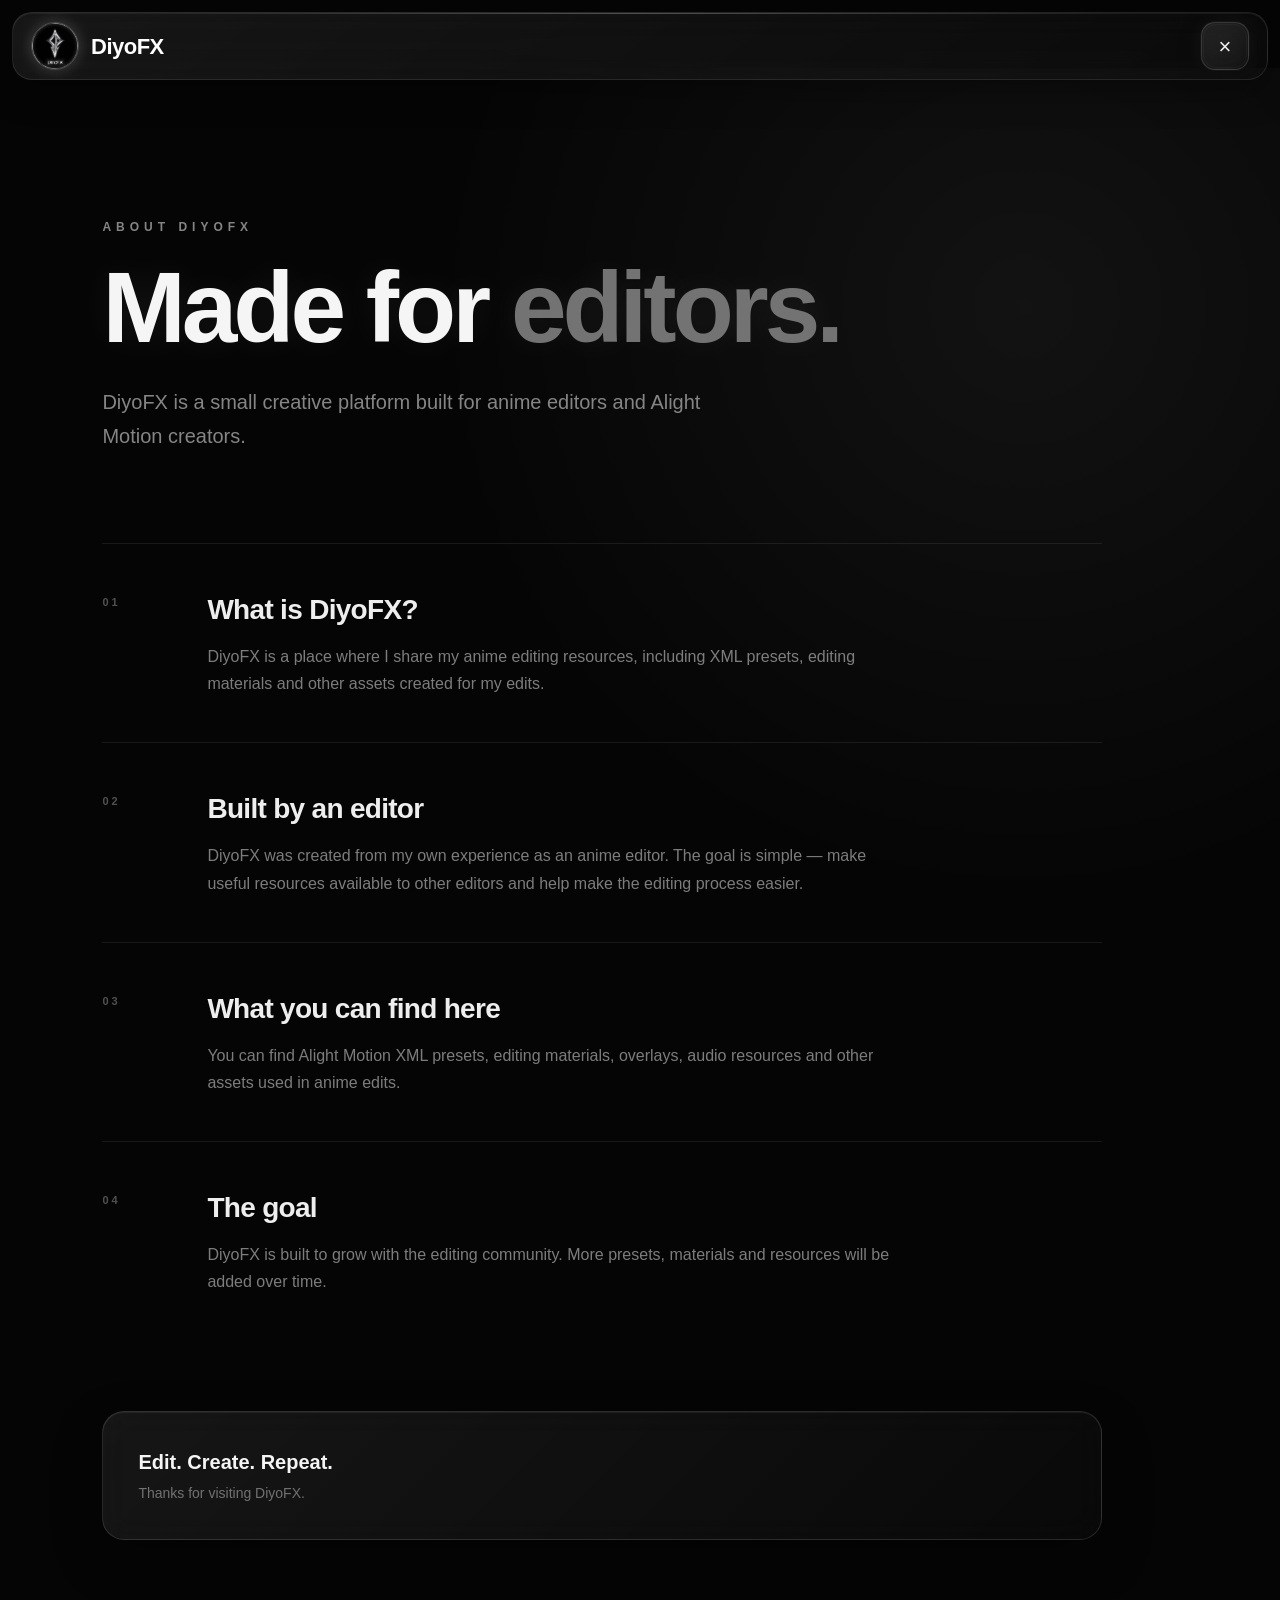
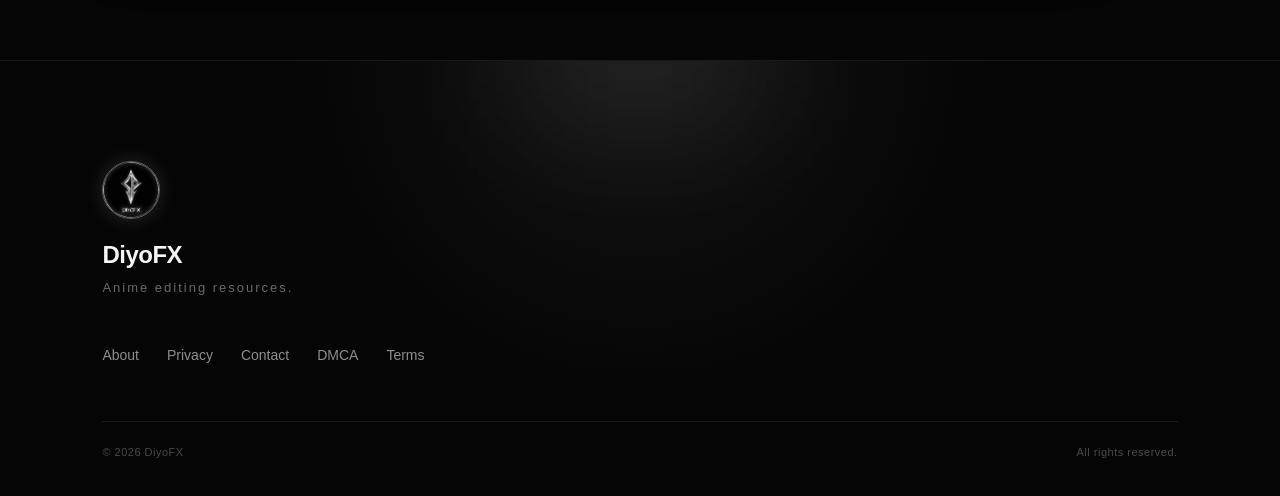
==== about.html @ d004c217 "Add files via upload" ====
<!DOCTYPE html>
<html lang="en">

<head>

    <meta charset="UTF-8">

    <meta
        name="viewport"
        content="width=device-width, initial-scale=1.0"
    >

    <title>About — DiyoFX</title>

    <link
        rel="stylesheet"
        href="style.css"
    >

</head>

<body>

    <!-- HEADER -->

    <header class="header">

        <a
            href="index.html"
            class="brand"
        >

            <img
                src="favicon.png"
                alt="DiyoFX"
            >

            <span>DiyoFX</span>

        </a>

        <div class="header-actions">

            <a
                href="index.html"
                class="menu-btn"
            >
                ×
            </a>

        </div>

    </header>


    <!-- ABOUT -->

    <main class="legal-page">

        <section class="legal-hero">

            <span class="legal-label">
                ABOUT DIYOFX
            </span>

            <h1>
                Made for
                <span>editors.</span>
            </h1>

            <p>
                DiyoFX is a small creative platform
                built for anime editors and Alight Motion
                creators.
            </p>

        </section>


        <section class="legal-content">

            <div class="legal-block">

                <span class="legal-number">
                    01
                </span>

                <div>

                    <h2>
                        What is DiyoFX?
                    </h2>

                    <p>
                        DiyoFX is a place where I share
                        my anime editing resources,
                        including XML presets, editing
                        materials and other assets created
                        for my edits.
                    </p>

                </div>

            </div>


            <div class="legal-block">

                <span class="legal-number">
                    02
                </span>

                <div>

                    <h2>
                        Built by an editor
                    </h2>

                    <p>
                        DiyoFX was created from my own
                        experience as an anime editor.
                        The goal is simple — make useful
                        resources available to other
                        editors and help make the editing
                        process easier.
                    </p>

                </div>

            </div>


            <div class="legal-block">

                <span class="legal-number">
                    03
                </span>

                <div>

                    <h2>
                        What you can find here
                    </h2>

                    <p>
                        You can find Alight Motion XML
                        presets, editing materials,
                        overlays, audio resources and
                        other assets used in anime edits.
                    </p>

                </div>

            </div>


            <div class="legal-block">

                <span class="legal-number">
                    04
                </span>

                <div>

                    <h2>
                        The goal
                    </h2>

                    <p>
                        DiyoFX is built to grow with the
                        editing community. More presets,
                        materials and resources will be
                        added over time.
                    </p>

                </div>

            </div>


            <div class="legal-note">

                <strong>
                    Edit. Create. Repeat.
                </strong>

                <p>
                    Thanks for visiting DiyoFX.
                </p>

            </div>

        </section>

    </main>


    <!-- FOOTER -->

    <footer class="footer">

        <div class="footer-brand">

            <img
                src="favicon.png"
                alt="DiyoFX"
            >

            <h3>
                DiyoFX
            </h3>

            <p>
                Anime editing resources.
            </p>

        </div>


        <div class="footer-links">

            <a href="about.html">
                About
            </a>

            <a href="privacy.html">
                Privacy
            </a>

            <a href="contact.html">
                Contact
            </a>

            <a href="dmca.html">
                DMCA
            </a>

            <a href="terms.html">
                Terms
            </a>

        </div>


        <div class="footer-bottom">

            <span>
                © 2026 DiyoFX
            </span>

            <span>
                All rights reserved.
            </span>

        </div>

    </footer>
<script src="loader.js"></script>
</body>

</html>
---- style.css ----
/* =========================================================
   DIYOFX — PREMIUM RESPONSIVE SYSTEM
   Black / Silver / White
========================================================= */


/* =========================================================
   RESET
========================================================= */

* {
    margin: 0;
    padding: 0;
    box-sizing: border-box;
}

html {
    scroll-behavior: smooth;
}

body {
    min-height: 100vh;

    font-family:
        Arial,
        Helvetica,
        sans-serif;

    background: #050505;
    color: #f5f5f5;

    line-height: 1.5;

    overflow-x: hidden;

    -webkit-font-smoothing: antialiased;
    -webkit-tap-highlight-color: transparent;
}

a {
    color: inherit;
    text-decoration: none;
}

button {
    font: inherit;
}

img {
    display: block;
    max-width: 100%;
}


/* =========================================================
   HEADER
========================================================= */

.header {
    position: sticky;
    top: 12px;
    z-index: 1000;

    width: calc(100% - 24px);
    height: 68px;

    margin: 0 12px;

    display: flex;
    align-items: center;
    justify-content: space-between;

    padding: 0 18px;

    background:
        linear-gradient(
            145deg,
            rgba(255,255,255,.075),
            rgba(255,255,255,.025)
        );

    border: 1px solid rgba(255,255,255,.09);
    border-radius: 20px;

    backdrop-filter: blur(22px);
    -webkit-backdrop-filter: blur(22px);

    box-shadow:
        0 10px 35px rgba(0,0,0,.35),
        inset 0 1px 0 rgba(255,255,255,.055);

    overflow: hidden;
}

.header::before {
    content: "";

    position: absolute;
    top: 0;
    left: 10%;
    right: 10%;

    height: 1px;

    background:
        linear-gradient(
            90deg,
            transparent,
            rgba(255,255,255,.22),
            transparent
        );

    pointer-events: none;
}


/* =========================================================
   BRAND
========================================================= */

.brand {
    position: relative;
    z-index: 2;

    display: flex;
    align-items: center;

    gap: 12px;

    color: #fff;

    font-size: 22px;
    font-weight: 700;

    letter-spacing: -0.5px;
}

.brand img {
    width: 48px;
    height: 48px;

    object-fit: cover;

    border-radius: 50%;

    border: 1px solid rgba(255,255,255,.22);

    box-shadow:
        0 0 14px rgba(255,255,255,.15),
        0 0 30px rgba(255,255,255,.06);

    transition:
        transform .35s ease,
        box-shadow .35s ease;
}

.brand:hover img {
    transform: scale(1.05);

    box-shadow:
        0 0 18px rgba(255,255,255,.28),
        0 0 35px rgba(255,255,255,.10);
}

/* =========================================================
   HEADER ACTIONS
========================================================= */

.header-actions {
    position: relative;
    z-index: 2;

    display: flex;
    align-items: center;

    gap: 8px;
}


/* =========================================================
   CART
========================================================= */

.cart-btn {
    width: 44px;
    height: 44px;

    display: flex;
    align-items: center;
    justify-content: center;

    border: 1px solid transparent;
    border-radius: 13px;

    background: transparent;

    color: #bfc0c2;

    cursor: pointer;

    font-size: 20px;

    transition:
        background .3s ease,
        border-color .3s ease,
        color .3s ease,
        transform .25s ease,
        box-shadow .3s ease;
}

.cart-btn:hover {
    color: #fff;

    background: rgba(255,255,255,.06);

    border-color: rgba(255,255,255,.12);

    box-shadow:
        0 0 20px rgba(255,255,255,.06);
}

.cart-btn:active {
    transform: scale(.92);
}


/* =========================================================
   MENU
========================================================= */

.menu-btn {
    position: relative;

    width: 48px;
    height: 48px;

    display: flex;
    align-items: center;
    justify-content: center;

    border: 1px solid rgba(255,255,255,.14);
    border-radius: 14px;

    background:
        linear-gradient(
            145deg,
            rgba(255,255,255,.085),
            rgba(255,255,255,.025)
        );

    color: #eeeeee;

    cursor: pointer;

    font-size: 22px;

    box-shadow:
        0 0 0 1px rgba(255,255,255,.025),
        0 7px 22px rgba(0,0,0,.35),
        0 0 22px rgba(255,255,255,.055);

    backdrop-filter: blur(12px);
    -webkit-backdrop-filter: blur(12px);

    transition:
        transform .3s ease,
        background .3s ease,
        border-color .3s ease,
        box-shadow .3s ease;
}

.menu-btn::before {
    content: "";

    position: absolute;
    inset: 1px;

    border-radius: 13px;

    border: 1px solid rgba(255,255,255,.035);

    pointer-events: none;
}

.menu-btn:hover {
    transform: translateY(-2px);

    border-color: rgba(255,255,255,.28);

    background:
        linear-gradient(
            145deg,
            rgba(255,255,255,.13),
            rgba(255,255,255,.045)
        );

    box-shadow:
        0 10px 28px rgba(0,0,0,.42),
        0 0 28px rgba(255,255,255,.12);
}

.menu-btn:active {
    transform: scale(.93);
}

/* =========================================================
   HERO
========================================================= */

.hero {
    position: relative;

    min-height: 860px;

    display: grid;

    grid-template-columns:
        minmax(0, 1fr)
        minmax(480px, .9fr);

    align-items: center;

    gap: 40px;

    padding:
        90px
        clamp(40px, 8vw, 120px);

    overflow: hidden;
}


/* =========================================================
   HERO BACKGROUND GLOW
========================================================= */

.hero-bg-glow {
    position: absolute;

    width: 620px;
    height: 620px;

    right: 5%;
    top: 50%;

    transform: translateY(-50%);

    border-radius: 50%;

    background:
        radial-gradient(
            circle,
            rgba(255,255,255,.075),
            rgba(255,255,255,.025) 40%,
            transparent 72%
        );

    filter: blur(90px);

    pointer-events: none;

    animation:
        heroGlow 7s ease-in-out infinite;
}

@keyframes heroGlow {

    0%,
    100% {
        transform:
            translateY(-50%)
            scale(1);

        opacity: .55;
    }

    50% {
        transform:
            translateY(-50%)
            scale(1.1);

        opacity: .85;
    }
}


/* =========================================================
   HERO CONTENT
========================================================= */

.hero-content {
    position: relative;

    z-index: 5;

    max-width: 650px;
}

.hero-brand {
    display: block;

    margin-bottom: 24px;

    color: #bcbcbc;

    font-size: 15px;
    font-weight: 500;

    letter-spacing: 3px;

    text-shadow:
        0 0 20px rgba(255,255,255,.12);
}


/* =========================================================
   HERO TITLE
========================================================= */

.hero h1 {
    margin: 0;

    color: #f5f5f5;

    font-size:
        clamp(
            58px,
            6vw,
            94px
        );

    font-weight: 700;

    line-height: .96;

    letter-spacing: -3px;

    text-shadow:
        0 0 35px rgba(255,255,255,.08);
}

.hero h1 span {
    color: #737373;

    text-shadow:
        0 0 18px rgba(255,255,255,.08);
}


/* =========================================================
   HERO DESCRIPTION
========================================================= */

.hero p {
    max-width: 600px;

    margin-top: 30px;

    color: #969696;

    font-size: 20px;

    line-height: 1.7;

    font-weight: 400;
}


/* =========================================================
   HERO BUTTONS
========================================================= */

.hero-actions {
    display: flex;

    gap: 16px;

    width: 100%;
    max-width: 650px;

    margin-top: 38px;
}

.hero-actions a {
    flex: 1;

    min-height: 66px;

    display: flex;
    align-items: center;
    justify-content: center;

    padding: 0 26px;

    border-radius: 20px;

    font-size: 17px;
    font-weight: 700;

    letter-spacing: .1px;

    transition:
        transform .3s ease,
        box-shadow .3s ease,
        background .3s ease,
        border-color .3s ease;
}

/* PRIMARY */

.primary-btn {
    color: #080808;

    background:
        linear-gradient(
            135deg,
            #ffffff,
            #d7d7d7
        );

    border: 1px solid rgba(255,255,255,.85);

    box-shadow:
        0 12px 35px rgba(255,255,255,.08),
        inset 0 1px 0 rgba(255,255,255,.95);
}

.primary-btn:hover {
    transform: translateY(-4px);

    box-shadow:
        0 18px 45px rgba(255,255,255,.15),
        0 0 30px rgba(255,255,255,.08);
}


/* SECONDARY */

.secondary-btn {
    color: #f2f2f2;

    background:
        linear-gradient(
            135deg,
            rgba(255,255,255,.075),
            rgba(255,255,255,.025)
        );

    border: 1px solid rgba(255,255,255,.16);

    backdrop-filter: blur(14px);
    -webkit-backdrop-filter: blur(14px);

    box-shadow:
        0 10px 30px rgba(0,0,0,.25),
        inset 0 1px 0 rgba(255,255,255,.06);
}

.secondary-btn:hover {
    transform: translateY(-4px);

    border-color:
        rgba(255,255,255,.32);

    background:
        linear-gradient(
            135deg,
            rgba(255,255,255,.11),
            rgba(255,255,255,.04)
        );

    box-shadow:
        0 15px 40px rgba(255,255,255,.07);
}

.hero-actions a:active {
    transform: scale(.98);
}


/* =========================================================
   HERO VISUAL
========================================================= */

.hero-visual {
    position: relative;

    min-height: 560px;

    display: flex;
    align-items: center;
    justify-content: center;

    z-index: 3;
}

/* =========================================================
   LOGO GLOW
========================================================= */

.hero-logo-glow {
    position: absolute;

    width: 360px;
    height: 360px;

    border-radius: 50%;

    background:
        radial-gradient(
            circle,
            rgba(255,255,255,.18),
            rgba(255,255,255,.04) 42%,
            transparent 70%
        );

    filter: blur(35px);

    animation:
        logoGlow 5s ease-in-out infinite;

    pointer-events: none;
}

@keyframes logoGlow {

    0%,
    100% {
        transform: scale(.96);
        opacity: .55;
    }

    50% {
        transform: scale(1.08);
        opacity: .85;
    }
}


/* =========================================================
   MAIN HERO LOGO
========================================================= */

.hero-logo {
    position: relative;

    width: 350px;
    height: 350px;

    display: flex;
    align-items: center;
    justify-content: center;

    border-radius: 50%;

    overflow: hidden;

    background:
        radial-gradient(
            circle,
            #151515 0%,
            #050505 68%
        );

    border:
        1px solid rgba(255,255,255,.38);

    box-shadow:
        0 0 0 1px rgba(255,255,255,.05),
        0 0 55px rgba(255,255,255,.10),
        inset 0 0 55px rgba(255,255,255,.035);

    animation:
        logoFloat 5s ease-in-out infinite;
}

.hero-logo img {
    width: 72%;
    height: 72%;

    object-fit: contain;

    filter:
        drop-shadow(0 0 12px rgba(255,255,255,.55))
        drop-shadow(0 0 35px rgba(255,255,255,.18));
}


/* =========================================================
   LOGO SHINE
========================================================= */

.logo-shine {
    position: absolute;

    top: -30%;
    left: -80%;

    width: 45%;
    height: 160%;

    background:
        linear-gradient(
            90deg,
            transparent,
            rgba(255,255,255,.3),
            transparent
        );

    transform: rotate(25deg);

    animation:
        logoShine 5s ease-in-out infinite;

    pointer-events: none;
}

@keyframes logoShine {

    0% {
        left: -80%;
    }

    45%,
    100% {
        left: 140%;
    }
}

/* =========================================================
   ORBIT RINGS
========================================================= */

.hero-orbit {
    position: absolute;

    width: 410px;
    height: 410px;

    border-radius: 50%;

    border:
        1px solid rgba(255,255,255,.13);

    animation:
        orbitRotate 18s linear infinite;
}

.hero-orbit::before {
    content: "";

    position: absolute;

    width: 7px;
    height: 7px;

    top: 18px;
    left: 50%;

    border-radius: 50%;

    background: #fff;

    box-shadow:
        0 0 12px #fff,
        0 0 25px rgba(255,255,255,.55);
}

.hero-orbit-small {
    width: 465px;
    height: 465px;

    border-color:
        rgba(255,255,255,.055);

    animation:
        orbitRotate 25s linear infinite reverse;
}

.hero-orbit-small::before {
    width: 4px;
    height: 4px;

    top: auto;
    bottom: 25px;

    box-shadow:
        0 0 10px #fff;
}

@keyframes orbitRotate {

    from {
        transform: rotate(0deg);
    }

    to {
        transform: rotate(360deg);
    }
}

@keyframes logoFloat {

    0%,
    100% {
        transform: translateY(0);
    }

    50% {
        transform: translateY(-10px);
    }
}


/* =========================================================
   HERO CODE
========================================================= */

.hero-code {
    position: absolute;

    bottom: 35px;

    color: #686868;

    font-size: 10px;
    font-weight: 500;

    letter-spacing: 5px;
}


/* =========================================================
   STUDIO
========================================================= */

.studio {
    position: relative;

    min-height: 600px;

    display: flex;
    align-items: center;

    padding:
        130px
        clamp(38px, 8vw, 120px);

    overflow: hidden;

    background:
        radial-gradient(
            circle at 85% 50%,
            rgba(255,255,255,.055),
            transparent 38%
        ),
        linear-gradient(
            180deg,
            #090909,
            #0d0d0d
        );

    border-top:
        1px solid rgba(255,255,255,.045);

    border-bottom:
        1px solid rgba(255,255,255,.045);
}

.studio::before {
    content: "";

    position: absolute;

    width: 420px;
    height: 420px;

    right: -180px;
    top: 50%;

    transform: translateY(-50%);

    border-radius: 50%;

    background:
        rgba(255,255,255,.055);

    filter: blur(110px);

    pointer-events: none;
}

.studio::after {
    content: "";

    position: absolute;

    left: 8%;
    right: 8%;

    top: 50%;

    height: 1px;

    background:
        linear-gradient(
            90deg,
            transparent,
            rgba(255,255,255,.08),
            transparent
        );

    pointer-events: none;
}

.studio-content {
    position: relative;

    z-index: 2;

    max-width: 900px;
}

.studio-label {
    display: block;

    margin-bottom: 22px;

    color: #8d8d8d;

    font-size: 13px;
    font-weight: 600;

    letter-spacing: 5px;

    text-transform: uppercase;
}

.studio-content h2 {
    color: #f5f5f5;

    font-size:
        clamp(
            48px,
            7vw,
            92px
        );

    font-weight: 700;

    line-height: 1;

    letter-spacing: -3px;

    text-shadow:
        0 0 30px rgba(255,255,255,.07);
}

.studio-content p {
    max-width: 650px;

    margin-top: 28px;

    color: #858585;

    font-size: 21px;

    line-height: 1.7;
}


/* =========================================================
   STUDIO CARDS
========================================================= */

.studio-cards {
    margin-top: 55px;

    display: grid;

    grid-template-columns:
        repeat(2, minmax(0, 1fr));

    gap: 20px;
}

.studio-card {
    position: relative;

    min-height: 230px;

    display: flex;
    align-items: center;

    gap: 22px;

    padding: 30px 26px;

    color: #fff;

    background:
        linear-gradient(
            135deg,
            rgba(255,255,255,.07),
            rgba(255,255,255,.015)
        );

    border:
        1px solid rgba(255,255,255,.14);

    border-radius: 24px;

    backdrop-filter: blur(18px);
    -webkit-backdrop-filter: blur(18px);

    box-shadow:
        inset 0 1px 0 rgba(255,255,255,.08),
        0 20px 50px rgba(0,0,0,.35);

    overflow: hidden;

    transition:
        transform .35s ease,
        border-color .35s ease,
        box-shadow .35s ease;
}

.studio-card::before {
    content: "";

    position: absolute;

    width: 180px;
    height: 180px;

    top: -100px;
    right: -70px;

    border-radius: 50%;

    background:
        rgba(255,255,255,.08);

    filter: blur(45px);

    pointer-events: none;
}

.card-number {
    align-self: flex-start;

    color:
        rgba(255,255,255,.4);

    font-size: 11px;

    letter-spacing: 3px;
}

.card-info {
    flex: 1;
}

.card-info h3 {
    margin-bottom: 7px;

    font-size: 28px;
    font-weight: 600;

    letter-spacing: -.7px;
}

.card-info p {
    color:
        rgba(255,255,255,.48);

    font-size: 16px;

    line-height: 1.5;
}

.card-arrow {
    color:
        rgba(255,255,255,.65);

    font-size: 28px;

    transition:
        transform .35s ease,
        color .35s ease;
}

.studio-card:hover {
    transform: translateY(-5px);

    border-color:
        rgba(255,255,255,.28);

    box-shadow:
        inset 0 1px 0 rgba(255,255,255,.12),
        0 25px 60px rgba(0,0,0,.5);
}

.studio-card:hover .card-arrow {
    transform: translateX(7px);

    color: #fff;
}


/* =========================================================
   FOOTER
========================================================= */

.footer {
    position: relative;

    margin-top: 0;

    padding:
        100px
        clamp(38px, 8vw, 120px)
        35px;

    border-top:
        1px solid rgba(255,255,255,.08);

    background:
        radial-gradient(
            circle at 50% 0%,
            rgba(255,255,255,.06),
            transparent 45%
        ),
        #050505;

    overflow: hidden;
}

.footer::before {
    content: "";

    position: absolute;

    top: -80px;
    left: 50%;

    width: 260px;
    height: 140px;

    transform: translateX(-50%);

    background:
        rgba(255,255,255,.08);

    filter: blur(70px);

    pointer-events: none;
}

.footer-brand {
    position: relative;

    z-index: 1;

    display: flex;
    flex-direction: column;
    align-items: flex-start;
}

.footer-brand img {
    width: 58px;
    height: 58px;

    object-fit: cover;

    border-radius: 50%;

    border:
        1px solid rgba(255,255,255,.35);

    box-shadow:
        0 0 20px rgba(255,255,255,.14);
}

.footer-brand h3 {
    margin: 18px 0 5px;

    font-size: 24px;
    font-weight: 600;

    letter-spacing: -.5px;
}

.footer-brand p {
    color:
        rgba(255,255,255,.4);

    font-size: 13px;

    letter-spacing: 2px;
}

.footer-links {
    position: relative;

    z-index: 1;

    display: flex;
    flex-wrap: wrap;

    gap: 14px 28px;

    margin-top: 48px;
}

.footer-links a,
.footer-socials a {
    color:
        rgba(255,255,255,.55);

    font-size: 14px;

    transition:
        color .3s ease,
        transform .3s ease;
}

.footer-links a:hover,
.footer-socials a:hover {
    color: #fff;
}

.footer-socials {
    position: relative;

    z-index: 1;

    display: flex;

    gap: 26px;

    margin-top: 30px;
}

.footer-bottom {
    position: relative;

    z-index: 1;

    display: flex;
    justify-content: space-between;

    gap: 20px;

    margin-top: 55px;

    padding-top: 22px;

    border-top:
        1px solid rgba(255,255,255,.07);

    color:
        rgba(255,255,255,.28);

    font-size: 11px;

    letter-spacing: .5px;
}

/* =========================================================
   MOBILE
========================================================= */

@media (max-width: 768px) {

    /* HEADER */

    .header {
        top: 10px;

        width: calc(100% - 20px);

        height: 64px;

        margin: 0 10px;

        padding: 0 14px;

        border-radius: 18px;
    }

    .brand {
        gap: 11px;

        font-size: 21px;
    }

    .brand img {
        width: 44px;
        height: 44px;
    }

    .cart-btn {
        width: 40px;
        height: 40px;

        font-size: 18px;
    }

    .menu-btn {
        width: 44px;
        height: 44px;

        font-size: 20px;
    }


    /* HERO */

    .hero {
        min-height: auto;

        display: flex;
        flex-direction: column;

        align-items: stretch;

        gap: 25px;

        padding:
            70px
            22px
            90px;
    }

    .hero-visual {
        order: 1;

        min-height: 330px;

        width: 100%;
    }

    .hero-content {
        order: 2;

        max-width: none;

        text-align: left;
    }

    .hero-logo {
        width: 220px;
        height: 220px;
    }

    .hero-logo-glow {
        width: 270px;
        height: 270px;
    }

    .hero-orbit {
        width: 255px;
        height: 255px;
    }

    .hero-orbit-small {
        width: 290px;
        height: 290px;
    }

    .hero-code {
        bottom: 3px;

        font-size: 8px;

        letter-spacing: 3px;
    }

    .hero-brand {
        margin-bottom: 20px;

        font-size: 15px;
    }

    .hero h1 {
        font-size:
            clamp(
                43px,
                12vw,
                62px
            );

        letter-spacing: -2px;
    }

    .hero p {
        margin-top: 26px;

        font-size: 17px;

        line-height: 1.6;
    }

    .hero-actions {
        flex-direction: column;

        width: 100%;

        max-width: none;

        margin-top: 34px;

        gap: 14px;
    }

    .hero-actions a {
        width: 100%;

        min-height: 64px;

        border-radius: 20px;

        font-size: 17px;
    }


    /* STUDIO */

    .studio {
        min-height: auto;

        padding:
            90px
            38px
            100px;
    }

    .studio-label {
        margin-bottom: 20px;

        font-size: 11px;

        letter-spacing: 4px;
    }

    .studio-content h2 {
        font-size: 48px;

        letter-spacing: -2px;
    }

    .studio-content p {
        margin-top: 24px;

        font-size: 16px;

        line-height: 1.65;
    }

    .studio::after {
        left: 38px;
        right: 38px;
    }


    /* STUDIO CARDS */

    .studio-cards {
        margin-top: 45px;

        grid-template-columns: 1fr;

        gap: 16px;
    }

    .studio-card {
        min-height: 220px;

        padding: 26px 22px;

        border-radius: 22px;
    }

    .card-info h3 {
        font-size: 25px;
    }

    .card-info p {
        font-size: 15px;
    }


    /* FOOTER */

    .footer {
        padding:
            80px
            38px
            30px;
    }

    .footer-links {
        gap: 14px 24px;
    }

    .footer-bottom {
        flex-direction: column;

        gap: 8px;

        margin-top: 45px;
    }
}


/* =========================================================
   SMALL PHONES
========================================================= */

@media (max-width: 480px) {

    .hero {
        padding-left: 20px;
        padding-right: 20px;
    }

    .hero-visual {
        min-height: 285px;
    }

    .hero-logo {
        width: 205px;
        height: 205px;
    }

    .hero-logo-glow {
        width: 250px;
        height: 250px;
    }

    .hero-orbit {
        width: 240px;
        height: 240px;
    }

    .hero-orbit-small {
        width: 275px;
        height: 275px;
    }

    .hero h1 {
        font-size: 42px;
    }

    .studio {
        padding-left: 28px;
        padding-right: 28px;
    }

    .studio-content h2 {
        font-size: 43px;
    }

    .footer {
        padding-left: 28px;
        padding-right: 28px;
    }
}


/* =========================================================
   REDUCE MOTION
========================================================= */

@media (prefers-reduced-motion: reduce) {

    *,
    *::before,
    *::after {
        animation-duration: .01ms !important;
        animation-iteration-count: 1 !important;

        scroll-behavior: auto !important;

        transition-duration: .01ms !important;
    }
}
/* =========================
   PRESETS PAGE
========================= */

.presets-page {
    width: min(1180px, calc(100% - 40px));
    margin: 0 auto;
    padding: 110px 0 120px;
}

.presets-header {
    max-width: 700px;
    margin-bottom: 55px;
}

.presets-label {
    display: block;
    margin-bottom: 16px;

    color: #8f8f8f;
    font-size: 12px;
    font-weight: 600;
    letter-spacing: 6px;
}

.presets-header h1 {
    margin: 0;

    color: #f5f5f5;
    font-size: clamp(48px, 7vw, 82px);
    line-height: .95;
    letter-spacing: -3px;
}

.presets-header p {
    margin: 24px 0 0;

    color: #858585;
    font-size: 18px;
    line-height: 1.7;
}


/* =========================
   PRESET GRID
========================= */

.preset-grid {
    display: grid;
    grid-template-columns: repeat(2, minmax(0, 1fr));
    gap: 28px;
}


/* =========================
   PRESET CARD
========================= */

.preset-card {
    position: relative;
    display: block;

    overflow: hidden;

    text-decoration: none;

    background:
        radial-gradient(
            circle at 75% 20%,
            rgba(145, 145, 145, .12),
            transparent 42%
        ),
        linear-gradient(
            145deg,
            rgba(255,255,255,.065),
            rgba(255,255,255,.018)
        );

    border: 1px solid rgba(255,255,255,.10);
    border-radius: 28px;

    box-shadow:
        inset 0 1px 0 rgba(255,255,255,.06),
        0 20px 70px rgba(0,0,0,.35);

    transition:
        transform .35s ease,
        border-color .35s ease,
        box-shadow .35s ease;
}


/* subtle glow */

.preset-card::after {
    content: "";
    position: absolute;
    inset: auto -20% -45% -20%;

    height: 220px;

    background: radial-gradient(
        ellipse,
        rgba(255,255,255,.10),
        transparent 65%
    );

    pointer-events: none;
}


/* =========================
   THUMBNAIL
========================= */

.preset-thumbnail {
    position: relative;

    width: 100%;
    aspect-ratio: 16 / 9;

    overflow: hidden;

    background: #090909;
}

.preset-thumbnail::after {
    content: "";

    position: absolute;
    inset: 0;

    background:
        linear-gradient(
            to top,
            rgba(0,0,0,.55),
            transparent 55%
        );

    pointer-events: none;
}

.preset-thumbnail img {
    width: 100%;
    height: 100%;

    display: block;

    object-fit: cover;

    transition:
        transform .6s cubic-bezier(.2,.7,.2,1),
        filter .6s ease;
}


/* =========================
   CARD INFO
========================= */

.preset-card-info {
    position: relative;
    z-index: 2;

    padding: 28px 30px 32px;
}

.preset-card-info > span {
    display: block;

    margin-bottom: 12px;

    color: #777;

    font-size: 11px;
    font-weight: 600;
    letter-spacing: 4px;
}

.preset-card-info h2 {
    margin: 0;

    color: #f4f4f4;

    font-size: clamp(25px, 3vw, 34px);
    line-height: 1.05;
    letter-spacing: -1px;
}

.preset-card-info p {
    margin: 14px 0 22px;

    max-width: 420px;

    color: #888;

    font-size: 15px;
    line-height: 1.6;
}

.preset-card-info strong {
    display: inline-flex;
    align-items: center;
    gap: 10px;

    color: #e8e8e8;

    font-size: 14px;
    font-weight: 600;

    transition:
        gap .3s ease,
        color .3s ease;
}


/* =========================
   HOVER
========================= */

.preset-card:hover {
    transform: translateY(-7px);

    border-color: rgba(255,255,255,.22);

    box-shadow:
        inset 0 1px 0 rgba(255,255,255,.09),
        0 28px 90px rgba(0,0,0,.55),
        0 0 45px rgba(255,255,255,.035);
}

.preset-card:hover .preset-thumbnail img {
    transform: scale(1.045);

    filter: brightness(1.08);
}

.preset-card:hover .preset-card-info strong {
    gap: 16px;
    color: #fff;
}


/* =========================
   MOBILE
========================= */

@media (max-width: 700px) {

    .presets-page {
        width: min(100% - 32px, 560px);

        padding: 95px 0 90px;
    }

    .presets-header {
        margin-bottom: 35px;
    }

    .presets-label {
        font-size: 10px;
        letter-spacing: 4px;
    }

    .presets-header h1 {
        font-size: 52px;
        letter-spacing: -2px;
    }

    .presets-header p {
        font-size: 16px;
        line-height: 1.55;
    }

    .preset-grid {
        grid-template-columns: 1fr;
        gap: 20px;
    }

    .preset-card {
        border-radius: 24px;
    }

    .preset-card-info {
        padding: 23px 22px 26px;
    }

    .preset-card-info h2 {
        font-size: 27px;
    }

    .preset-card-info p {
        font-size: 14px;
    }

}


/* =========================
   TOUCH DEVICES
========================= */

@media (hover: none) {

    .preset-card:active {
        transform: scale(.985);

        border-color: rgba(255,255,255,.20);
    }

    .preset-card:active .preset-thumbnail img {
        transform: scale(1.025);
    }

}

/* =========================
   CARD DETAIL PAGE
========================= */

.card-page {
    width: min(900px, calc(100% - 40px));
    margin: 0 auto;
    padding: 90px 0 120px;
}


/* BACK */

.card-back {
    display: inline-flex;
    align-items: center;
    gap: 10px;

    margin-bottom: 28px;

    color: #888;
    text-decoration: none;

    font-size: 14px;
    font-weight: 500;

    transition: color .25s ease, gap .25s ease;
}

.card-back:hover {
    color: #fff;
    gap: 14px;
}


/* PREVIEW */

.card-preview {
    position: relative;

    width: 100%;
    aspect-ratio: 16 / 9;

    overflow: hidden;

    background: #090909;

    border: 1px solid rgba(255,255,255,.10);
    border-radius: 30px;

    box-shadow:
        0 25px 80px rgba(0,0,0,.45),
        0 0 60px rgba(255,255,255,.025);
}

.card-preview::after {
    content: "";

    position: absolute;
    inset: 0;

    background:
        linear-gradient(
            180deg,
            transparent 50%,
            rgba(0,0,0,.45)
        );

    pointer-events: none;
}

.card-preview img {
    width: 100%;
    height: 100%;

    display: block;

    object-fit: cover;
}


/* INFO */

.card-info {
    padding: 38px 5px 30px;
}

.card-label {
    display: block;

    margin-bottom: 14px;

    color: #777;

    font-size: 11px;
    font-weight: 600;
    letter-spacing: 5px;
}

.card-info h1 {
    margin: 0;

    color: #f5f5f5;

    font-size: clamp(40px, 7vw, 72px);
    line-height: .95;

    letter-spacing: -3px;
}

.card-description {
    max-width: 620px;

    margin: 22px 0 0;

    color: #888;

    font-size: 17px;
    line-height: 1.7;
}


/* ACTIONS */

.card-actions {
    display: flex;
    flex-direction: column;
    gap: 12px;

    margin-top: 15px;
}

.detail-btn {
    position: relative;

    display: flex;
    align-items: center;
    gap: 16px;

    width: 100%;
    min-height: 68px;

    padding: 0 22px;

    color: #ededed;
    text-decoration: none;

    background:
        linear-gradient(
            135deg,
            rgba(255,255,255,.065),
            rgba(255,255,255,.018)
        );

    border: 1px solid rgba(255,255,255,.10);
    border-radius: 18px;

    font-size: 15px;
    font-weight: 600;

    box-shadow:
        inset 0 1px 0 rgba(255,255,255,.05);

    cursor: pointer;

    transition:
        transform .25s ease,
        border-color .25s ease,
        background .25s ease,
        box-shadow .25s ease;
}

.detail-btn:hover {
    transform: translateY(-2px);

    border-color: rgba(255,255,255,.22);

    background:
        linear-gradient(
            135deg,
            rgba(255,255,255,.09),
            rgba(255,255,255,.025)
        );

    box-shadow:
        0 12px 35px rgba(0,0,0,.3),
        0 0 30px rgba(255,255,255,.025);
}

.detail-icon {
    display: grid;
    place-items: center;

    width: 38px;
    height: 38px;

    flex-shrink: 0;

    color: #ddd;

    background: rgba(255,255,255,.055);

    border: 1px solid rgba(255,255,255,.08);
    border-radius: 11px;

    font-size: 13px;
}


/* MATERIALS */

.card-materials {
    position: relative;

    margin-top: 85px;
    padding-top: 42px;
}

.materials-line {
    width: 100%;
    height: 1px;

    margin-bottom: 42px;

    background:
        linear-gradient(
            90deg,
            transparent,
            rgba(255,255,255,.13),
            transparent
        );
}

.materials-label {
    display: block;

    margin-bottom: 13px;

    color: #777;

    font-size: 10px;
    font-weight: 600;
    letter-spacing: 4px;
}

.card-materials h2 {
    margin: 0;

    color: #f3f3f3;

    font-size: clamp(30px, 5vw, 48px);
    letter-spacing: -1.5px;
}

.card-materials p {
    max-width: 560px;

    margin: 15px 0 25px;

    color: #858585;

    font-size: 15px;
    line-height: 1.65;
}

.materials-btn {
    display: inline-flex;
    align-items: center;
    justify-content: center;

    min-height: 52px;

    padding: 0 22px;

    color: #111;

    background: #f0f0f0;

    border: 1px solid rgba(255,255,255,.5);
    border-radius: 14px;

    text-decoration: none;

    font-size: 14px;
    font-weight: 700;

    box-shadow:
        0 10px 35px rgba(255,255,255,.07);

    transition:
        transform .25s ease,
        box-shadow .25s ease;
}

.materials-btn:hover {
    transform: translateY(-3px);

    box-shadow:
        0 15px 45px rgba(255,255,255,.13);
}


/* =========================
   QR MODAL
========================= */

.qr-modal {
    position: fixed;

    inset: 0;

    z-index: 999;

    display: flex;
    align-items: center;
    justify-content: center;

    padding: 20px;

    background: rgba(0,0,0,.72);

    backdrop-filter: blur(16px);

    opacity: 0;
    visibility: hidden;

    transition:
        opacity .25s ease,
        visibility .25s ease;
}

.qr-modal.active {
    opacity: 1;
    visibility: visible;
}

.qr-modal-content {
    position: relative;

    width: min(390px, 100%);

    padding: 38px 30px;

    text-align: center;

    background:
        linear-gradient(
            145deg,
            rgba(255,255,255,.09),
            rgba(255,255,255,.025)
        );

    border: 1px solid rgba(255,255,255,.13);
    border-radius: 26px;

    box-shadow:
        0 30px 100px rgba(0,0,0,.65);
}

.qr-close {
    position: absolute;

    top: 15px;
    right: 17px;

    width: 36px;
    height: 36px;

    border: 0;
    border-radius: 50%;

    color: #aaa;

    background: rgba(255,255,255,.06);

    font-size: 22px;

    cursor: pointer;
}

.qr-label {
    display: block;

    margin-bottom: 10px;

    color: #777;

    font-size: 10px;
    font-weight: 600;
    letter-spacing: 4px;
}

.qr-modal-content h2 {
    margin: 0 0 25px;

    color: #f2f2f2;

    font-size: 27px;
}

.qr-placeholder {
    display: grid;
    place-items: center;

    width: 210px;
    height: 210px;

    margin: 0 auto 20px;

    color: #111;

    background: #f4f4f4;

    border-radius: 18px;

    font-size: 28px;
    font-weight: 800;
}

.qr-modal-content p {
    margin: 0;

    color: #777;

    font-size: 13px;
}


/* =========================
   MOBILE
========================= */

@media (max-width: 700px) {

    .card-page {
        width: min(100% - 28px, 560px);

        padding: 75px 0 85px;
    }

    .card-preview {
        border-radius: 22px;
    }

    .card-info {
        padding-top: 30px;
    }

    .card-info h1 {
        font-size: 45px;
        letter-spacing: -2px;
    }

    .card-description {
        font-size: 15px;
    }

    .detail-btn {
        min-height: 62px;

        border-radius: 16px;
    }

    .card-materials {
        margin-top: 65px;
    }

    .materials-btn {
        width: 100%;
    }

}

/* =========================
   MATERIALS PAGE
========================= */

.materials-page {
    width: min(1180px, calc(100% - 40px));
    margin: 0 auto;
    padding: 110px 0 120px;
}

.materials-header {
    max-width: 700px;
    margin-bottom: 55px;
}

.materials-label {
    display: block;
    margin-bottom: 16px;

    color: #8a8a8a;
    font-size: 12px;
    font-weight: 600;
    letter-spacing: 6px;
}

.materials-header h1 {
    margin: 0;

    color: #f5f5f5;
    font-size: clamp(48px, 7vw, 82px);
    line-height: .95;
    letter-spacing: -3px;
}

.materials-header p {
    margin: 24px 0 0;

    color: #858585;
    font-size: 18px;
    line-height: 1.7;
}


/* =========================
   MATERIALS GRID
========================= */

.materials-grid {
    display: grid;
    grid-template-columns: repeat(2, minmax(0, 1fr));
    gap: 28px;
}


/* =========================
   MATERIAL CARD
========================= */

.material-card {
    position: relative;

    display: block;

    overflow: hidden;

    text-decoration: none;

    background:
        radial-gradient(
            circle at 75% 20%,
            rgba(160,160,160,.12),
            transparent 42%
        ),
        linear-gradient(
            145deg,
            rgba(255,255,255,.065),
            rgba(255,255,255,.018)
        );

    border: 1px solid rgba(255,255,255,.10);
    border-radius: 28px;

    box-shadow:
        inset 0 1px 0 rgba(255,255,255,.06),
        0 20px 70px rgba(0,0,0,.35);

    transition:
        transform .35s ease,
        border-color .35s ease,
        box-shadow .35s ease;
}

.material-card::after {
    content: "";

    position: absolute;

    left: -20%;
    right: -20%;
    bottom: -45%;

    height: 220px;

    background: radial-gradient(
        ellipse,
        rgba(255,255,255,.10),
        transparent 65%
    );

    pointer-events: none;
}


/* =========================
   THUMBNAIL
========================= */

.material-thumbnail {
    position: relative;

    width: 100%;
    aspect-ratio: 16 / 9;

    overflow: hidden;

    background: #090909;
}

.material-thumbnail::after {
    content: "";

    position: absolute;
    inset: 0;

    background:
        linear-gradient(
            to top,
            rgba(0,0,0,.55),
            transparent 55%
        );

    pointer-events: none;
}

.material-thumbnail img {
    display: block;

    width: 100%;
    height: 100%;

    object-fit: cover;

    transition:
        transform .6s cubic-bezier(.2,.7,.2,1),
        filter .6s ease;
}


/* =========================
   CARD INFO
========================= */

.material-card-info {
    position: relative;
    z-index: 2;

    padding: 28px 30px 32px;
}

.material-card-info > span {
    display: block;

    margin-bottom: 12px;

    color: #777;

    font-size: 11px;
    font-weight: 600;
    letter-spacing: 4px;
}

.material-card-info h2 {
    margin: 0;

    color: #f4f4f4;

    font-size: clamp(25px, 3vw, 34px);
    line-height: 1.05;
    letter-spacing: -1px;
}

.material-card-info p {
    margin: 14px 0 22px;

    color: #888;

    font-size: 14px;
    line-height: 1.6;
}

.material-card-info strong {
    display: inline-flex;
    align-items: center;
    gap: 10px;

    color: #e8e8e8;

    font-size: 14px;
    font-weight: 600;

    transition:
        gap .3s ease,
        color .3s ease;
}


/* =========================
   HOVER
========================= */

.material-card:hover {
    transform: translateY(-7px);

    border-color: rgba(255,255,255,.22);

    box-shadow:
        inset 0 1px 0 rgba(255,255,255,.09),
        0 28px 90px rgba(0,0,0,.55),
        0 0 45px rgba(255,255,255,.035);
}

.material-card:hover .material-thumbnail img {
    transform: scale(1.045);

    filter: brightness(1.08);
}

.material-card:hover .material-card-info strong {
    gap: 16px;
    color: #fff;
}


/* =========================
   MOBILE
========================= */

@media (max-width: 700px) {

    .materials-page {
        width: min(100% - 32px, 560px);

        padding: 95px 0 90px;
    }

    .materials-header {
        margin-bottom: 35px;
    }

    .materials-label {
        font-size: 10px;
        letter-spacing: 4px;
    }

    .materials-header h1 {
        font-size: 52px;
        letter-spacing: -2px;
    }

    .materials-header p {
        font-size: 16px;
        line-height: 1.55;
    }

    .materials-grid {
        grid-template-columns: 1fr;
        gap: 20px;
    }

    .material-card {
        border-radius: 24px;
    }

    .material-card-info {
        padding: 23px 22px 26px;
    }

    .material-card-info h2 {
        font-size: 27px;
    }

}


/* =========================
   TOUCH
========================= */

@media (hover: none) {

    .material-card:active {
        transform: scale(.985);

        border-color: rgba(255,255,255,.20);
    }

    .material-card:active .material-thumbnail img {
        transform: scale(1.025);
    }

}
/* =========================================================
   LEGAL / ABOUT PAGES
========================================================= */

.legal-page {
    position: relative;
    min-height: 70vh;
    padding: 150px clamp(38px, 8vw, 120px) 120px;

    overflow: hidden;

    background:
        radial-gradient(
            circle at 80% 15%,
            rgba(255,255,255,.055),
            transparent 35%
        );
}


/* HERO */

.legal-hero {
    position: relative;
    z-index: 2;

    max-width: 850px;

    margin-bottom: 90px;
}

.legal-label {
    display: block;

    margin-bottom: 24px;

    color: #858585;

    font-size: 12px;
    font-weight: 600;

    letter-spacing: 5px;

    text-transform: uppercase;
}

.legal-hero h1 {
    margin: 0;

    color: #f5f5f5;

    font-size:
        clamp(
            52px,
            8vw,
            100px
        );

    font-weight: 700;

    line-height: .95;

    letter-spacing: -4px;

    text-shadow:
        0 0 35px rgba(255,255,255,.07);
}

.legal-hero h1 span {
    color: #737373;
}

.legal-hero p {
    max-width: 650px;

    margin-top: 30px;

    color: #858585;

    font-size: 20px;

    line-height: 1.7;
}


/* CONTENT */

.legal-content {
    position: relative;
    z-index: 2;

    max-width: 1000px;
}


/* BLOCK */

.legal-block {
    display: grid;

    grid-template-columns:
        80px
        minmax(0, 1fr);

    gap: 25px;

    padding: 45px 0;

    border-top:
        1px solid rgba(255,255,255,.08);
}

.legal-block:last-of-type {
    border-bottom:
        1px solid rgba(255,255,255,.08);
}

.legal-number {
    padding-top: 5px;

    color:
        rgba(255,255,255,.3);

    font-size: 11px;
    font-weight: 600;

    letter-spacing: 3px;
}

.legal-block h2 {
    margin: 0;

    color: #eeeeee;

    font-size: 28px;
    font-weight: 600;

    letter-spacing: -.7px;
}

.legal-block p {
    max-width: 700px;

    margin-top: 12px;

    color:
        rgba(255,255,255,.48);

    font-size: 16px;

    line-height: 1.7;
}


/* FINAL NOTE */

.legal-note {
    margin-top: 70px;

    padding: 35px;

    background:
        linear-gradient(
            135deg,
            rgba(255,255,255,.07),
            rgba(255,255,255,.018)
        );

    border:
        1px solid rgba(255,255,255,.12);

    border-radius: 22px;

    box-shadow:
        inset 0 1px 0 rgba(255,255,255,.06),
        0 20px 50px rgba(0,0,0,.3);

    backdrop-filter: blur(16px);
    -webkit-backdrop-filter: blur(16px);
}

.legal-note strong {
    display: block;

    color: #f5f5f5;

    font-size: 20px;
    font-weight: 600;
}

.legal-note p {
    margin-top: 6px;

    color:
        rgba(255,255,255,.4);

    font-size: 14px;
}


/* MOBILE */

@media (max-width: 768px) {

    .legal-page {
        padding:
            110px
            22px
            90px;
    }

    .legal-hero {
        margin-bottom: 60px;
    }

    .legal-label {
        margin-bottom: 20px;

        font-size: 10px;

        letter-spacing: 4px;
    }

    .legal-hero h1 {
        font-size:
            clamp(
                48px,
                14vw,
                65px
            );

        letter-spacing: -2.5px;
    }

    .legal-hero p {
        margin-top: 24px;

        font-size: 17px;

        line-height: 1.6;
    }

    .legal-block {
        grid-template-columns: 1fr;

        gap: 12px;

        padding: 35px 0;
    }

    .legal-number {
        padding: 0;

        font-size: 10px;
    }

    .legal-block h2 {
        font-size: 24px;
    }

    .legal-block p {
        font-size: 15px;

        line-height: 1.65;
    }

    .legal-note {
        margin-top: 50px;

        padding: 28px 24px;
    }

}
/* =========================================================
   CONTACT
========================================================= */

.contact-email,
.contact-link {
    display: inline-block;

    margin-top: 18px;

    color: #d8d8d8;

    font-size: 14px;
    font-weight: 600;

    transition:
        color .3s ease,
        transform .3s ease;
}

.contact-email:hover,
.contact-link:hover {
    color: #fff;

    transform: translateX(5px);
}
.detail-btn.disabled {
    opacity: 0.45;
    cursor: not-allowed;
    pointer-events: none;
}

.detail-btn.premium {
    cursor: pointer;
}
/* =========================================================
   DIYOFX — BLACK / WHITE / SILVER LOADER
========================================================= */

.diyofx-loader {

    position: fixed;

    inset: 0;

    z-index: 99999;

    display: flex;

    align-items: center;

    justify-content: center;

    overflow: hidden;

    background:
        radial-gradient(
            circle at center,
            #171717 0%,
            #090909 45%,
            #000000 100%
        );

    color: #ffffff;

    transition:
        opacity .8s ease,
        visibility .8s ease;

}


/* HIDDEN */

.diyofx-loader.hidden {

    opacity: 0;

    visibility: hidden;

    pointer-events: none;

}


/* =========================================================
   SUBTLE BACKGROUND
========================================================= */

.diyofx-loader::before {

    content: "";

    position: absolute;

    inset: 0;

    background:
        linear-gradient(
            90deg,
            transparent 49.8%,
            rgba(255,255,255,.025) 50%,
            transparent 50.2%
        );

    pointer-events: none;

}


.diyofx-loader::after {

    content: "";

    position: absolute;

    inset: 0;

    opacity: .035;

    background:
        repeating-linear-gradient(
            0deg,
            #fff 0px,
            #fff 1px,
            transparent 1px,
            transparent 5px
        );

    pointer-events: none;

}


/* =========================================================
   CENTER
========================================================= */

.loader-center {

    position: relative;

    z-index: 3;

    text-align: center;

}


/* =========================================================
   OUTER RING
========================================================= */

.loader-ring {

    position: absolute;

    left: 50%;

    top: 50%;

    border-radius: 50%;

    pointer-events: none;

    transform:
        translate(-50%, -50%);

}


.loader-ring-outer {

    width: 180px;

    height: 180px;

    border:

        1px solid
        rgba(255,255,255,.13);

    border-top-color:
        rgba(255,255,255,.8);

    animation:
        loaderRotate 4s
        linear infinite;

}


.loader-ring-inner {

    width: 125px;

    height: 125px;

    border:

        1px solid
        rgba(255,255,255,.08);

    border-bottom-color:
        rgba(255,255,255,.6);

    animation:
        loaderRotateReverse 3s
        linear infinite;

}


/* =========================================================
   SYMBOL
========================================================= */

.loader-symbol {

    font-size: 30px;

    line-height: 1;

    color: #ffffff;

    text-shadow:
        0 0 15px
        rgba(255,255,255,.25);

    animation:
        loaderSymbol 2s
        ease-in-out infinite;

}


/* =========================================================
   BRAND
========================================================= */

.loader-brand {

    margin-top: 15px;

    font-size: 25px;

    font-weight: 800;

    letter-spacing: 6px;

    color: #ffffff;

}


.loader-brand span {

    color: #a7a7a7;

}


/* =========================================================
   BOTTOM INFO
========================================================= */

.loader-bottom {

    position: absolute;

    z-index: 4;

    left: 50%;

    bottom: 70px;

    width: min(360px, 72%);

    transform:
        translateX(-50%);

}


/* STATUS */

.loader-status {

    display: flex;

    align-items: center;

    justify-content: space-between;

    margin-bottom: 9px;

    font-size: 9px;

    font-weight: 700;

    letter-spacing: 3px;

    color: #9b9b9b;

}


/* LINE */

.loader-line {

    width: 100%;

    height: 1px;

    overflow: hidden;

    background:
        rgba(255,255,255,.12);

}


/* PROGRESS */

.loader-progress {

    width: 0%;

    height: 100%;

    background:
        linear-gradient(
            90deg,
            #555,
            #fff,
            #777
        );

    box-shadow:
        0 0 8px
        rgba(255,255,255,.35);

    transition:
        width .15s linear;

}


/* SUBTITLE */

.loader-subtitle {

    margin-top: 12px;

    font-size: 8px;

    letter-spacing: 4px;

    text-align: center;

    color: #555;

}


/* =========================================================
   ANIMATIONS
========================================================= */

@keyframes loaderRotate {

    from {
        transform:
            translate(-50%, -50%)
            rotate(0deg);
    }

    to {
        transform:
            translate(-50%, -50%)
            rotate(360deg);
    }

}


@keyframes loaderRotateReverse {

    from {
        transform:
            translate(-50%, -50%)
            rotate(360deg);
    }

    to {
        transform:
            translate(-50%, -50%)
            rotate(0deg);
    }

}


@keyframes loaderSymbol {

    0%,
    100% {

        transform:
            scale(1)
            rotate(0deg);

        opacity: .75;

    }

    50% {

        transform:
            scale(1.12)
            rotate(45deg);

        opacity: 1;

    }

}
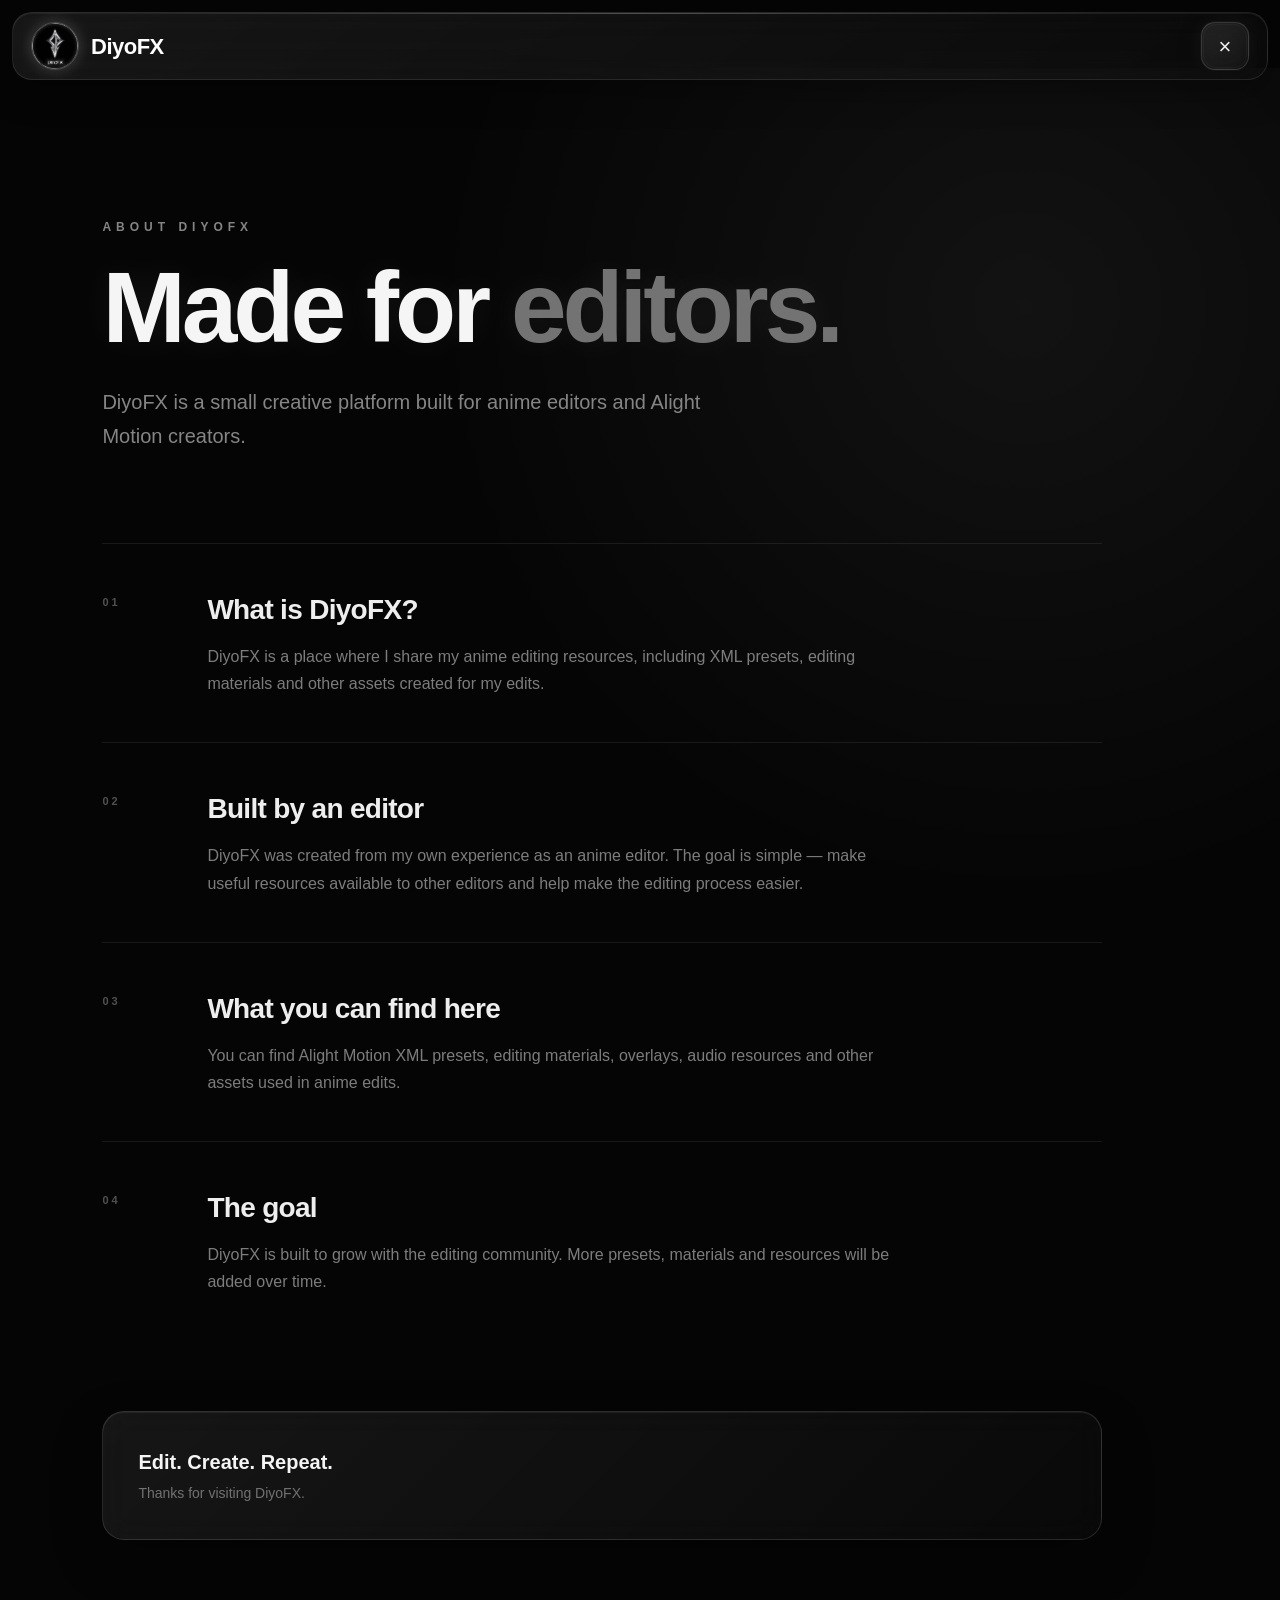
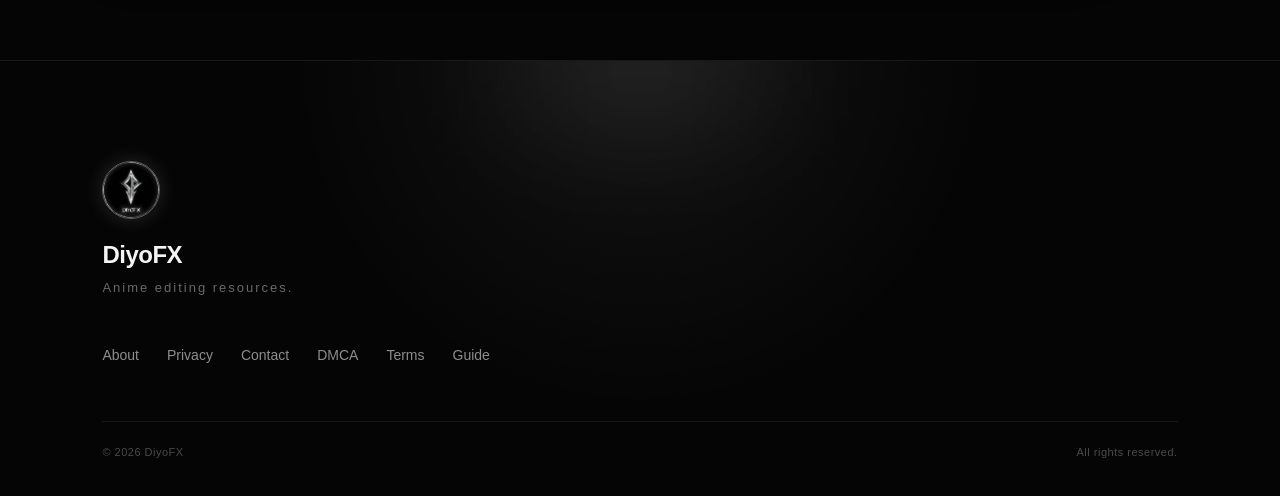
==== commit 93a89f55: "Update about.html" ====
--- a/about.html
+++ b/about.html
@@ -16,7 +16,15 @@
         rel="stylesheet"
         href="style.css"
     >
-
+<!-- Google tag (gtag.js) -->
+<script async src="https://www.googletagmanager.com/gtag/js?id=G-VDRK1R10MX"></script>
+<script>
+  window.dataLayer = window.dataLayer || [];
+  function gtag(){dataLayer.push(arguments);}
+  gtag('js', new Date());
+
+  gtag('config', 'G-VDRK1R10MX');
+</script>
 </head>
 
 <body>
@@ -238,6 +246,9 @@
             <a href="terms.html">
                 Terms
             </a>
+            <a href="guide.html">
+    Guide
+            </a>
 
         </div>
 
@@ -258,4 +269,4 @@
 <script src="loader.js"></script>
 </body>
 
-</html>+</html>
